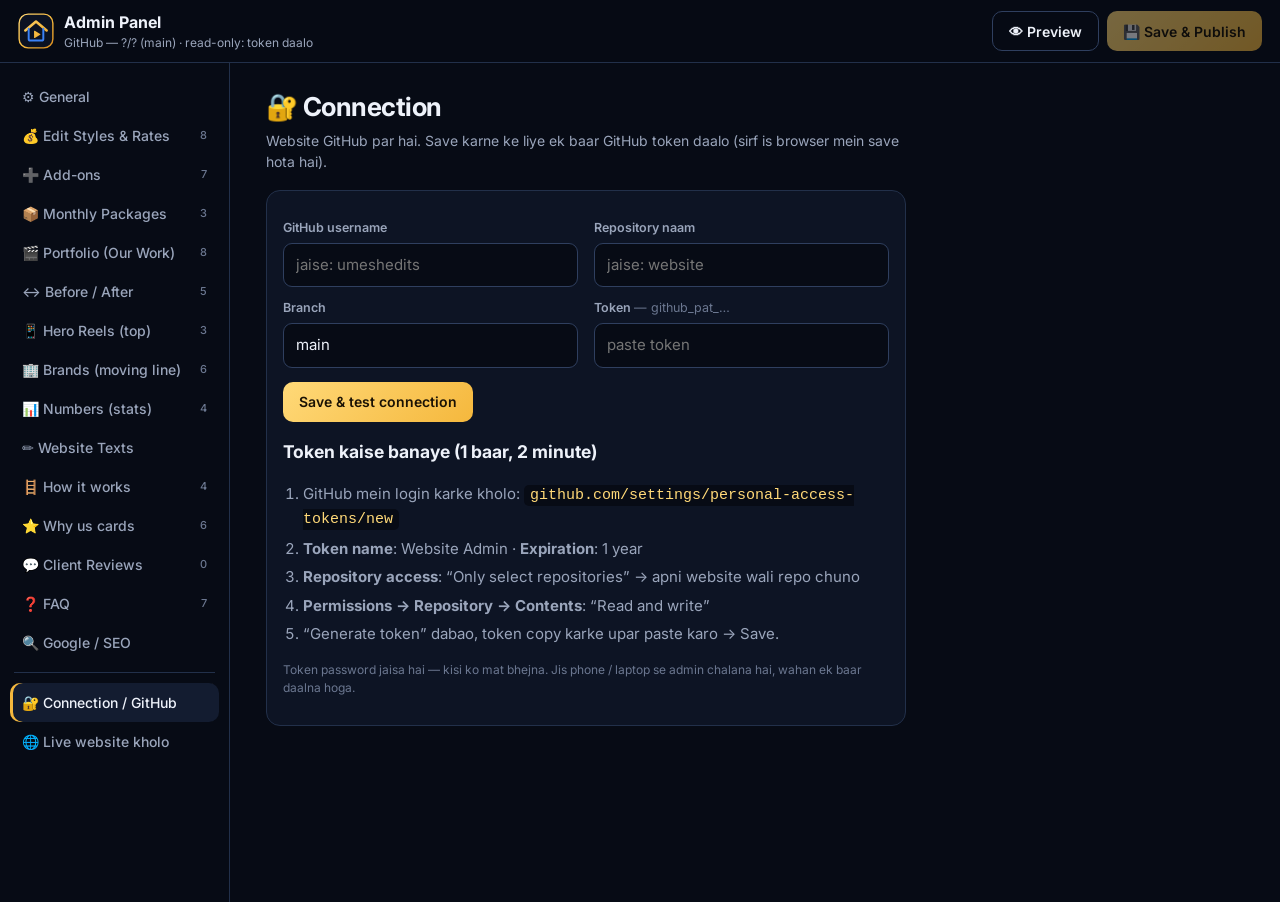
==== admin.html @ 7aca21a0 "Agency website with admin panel Co-Authored-By: Claude Opus 5.5 <noreply@anthropic.com>" ====
<!doctype html>
<html lang="en">
<head>
  <meta charset="utf-8">
  <meta name="viewport" content="width=device-width, initial-scale=1, viewport-fit=cover">
  <meta name="robots" content="noindex, nofollow">
  <title>Admin Panel — Website</title>
  <link rel="icon" href="favicon.svg" type="image/svg+xml">
  <link href="https://fonts.googleapis.com/css2?family=Inter:wght@400;500;600;700;800&display=swap" rel="stylesheet">
  <link rel="stylesheet" href="admin/admin.css">
</head>
<body>
  <header class="top">
    <div class="top__brand"><img src="assets/img/logo-mark.svg" alt="" id="topLogo"><div><b>Admin Panel</b><small id="modeLabel">Connecting…</small></div></div>
    <div class="top__actions">
      <span class="dirty" id="dirty" hidden>● Unsaved changes</span>
      <button class="b b--ghost" id="btnPreview" title="Changes ko live karne se pehle dekho">👁 Preview</button>
      <button class="b b--gold" id="btnSave" disabled>💾 Save &amp; Publish</button>
    </div>
  </header>

  <div class="layout">
    <nav class="side" id="side"></nav>
    <main class="main" id="main">
      <div class="empty">Loading…</div>
    </main>
  </div>

  <!-- media library -->
  <div class="dlg" id="libDlg" hidden>
    <div class="dlg__panel">
      <div class="dlg__head"><b>Media library</b><input id="libSearch" placeholder="Search…"><button class="b b--ghost b--sm" data-close>✕</button></div>
      <div class="lib" id="libGrid"></div>
    </div>
  </div>

  <!-- progress -->
  <div class="dlg" id="progDlg" hidden>
    <div class="dlg__panel dlg__panel--sm">
      <b id="progTitle">Saving…</b>
      <div class="prog"><span id="progBar"></span></div>
      <p id="progText"></p>
      <button class="b b--gold" id="progOk" hidden>OK</button>
    </div>
  </div>

  <div class="toast" id="toast"></div>
  <script src="admin/admin.js"></script>
</body>
</html>
---- admin/admin.css ----
:root{--bg:#070B15;--p1:#0D1424;--p2:#131C30;--line:#22304a;--line2:#2f3f5f;--t:#EEF2FA;--m:#9AA5BB;--d:#6b7790;--gold:#F5B83D;--gold2:#FFD978;--red:#EF4444;--green:#22C55E;--blue:#3B82F6}
*{box-sizing:border-box}
html,body{margin:0;background:var(--bg);color:var(--t);font:15px/1.5 Inter,system-ui,sans-serif}
button,input,select,textarea{font:inherit;color:inherit}
img,video{display:block;max-width:100%}
[hidden]{display:none!important}

.top{position:sticky;top:0;z-index:20;display:flex;align-items:center;justify-content:space-between;gap:12px;padding:10px 18px;background:rgba(7,11,21,.92);backdrop-filter:blur(12px);border-bottom:1px solid var(--line)}
.top__brand{display:flex;align-items:center;gap:10px;min-width:0}
.top__brand img{width:36px;height:36px}
.top__brand b{display:block;font-size:16px}
.top__brand small{display:block;font-size:12px;color:var(--m);white-space:nowrap;overflow:hidden;text-overflow:ellipsis}
.top__actions{display:flex;align-items:center;gap:8px}
.dirty{font-size:12px;color:var(--gold);font-weight:600}

.b{display:inline-flex;align-items:center;justify-content:center;gap:6px;height:40px;padding:0 16px;border-radius:10px;border:1px solid var(--line2);background:var(--p2);cursor:pointer;font-weight:600;font-size:14px;white-space:nowrap;transition:.2s}
.b:hover{border-color:var(--m)}
.b:disabled{opacity:.45;cursor:not-allowed}
.b--gold{background:linear-gradient(135deg,var(--gold2),var(--gold));color:#1a1204;border:0}
.b--ghost{background:transparent}
.b--red{color:#fca5a5;border-color:#7f1d1d}
.b--sm{height:32px;padding:0 10px;font-size:13px;border-radius:8px}
.b--xs{height:28px;padding:0 8px;font-size:12px;border-radius:7px}

.layout{display:grid;grid-template-columns:230px minmax(0,1fr);min-height:calc(100vh - 61px)}
.side{border-right:1px solid var(--line);padding:14px 10px;position:sticky;top:61px;height:calc(100vh - 61px);overflow:auto}
.side a{display:flex;align-items:center;gap:10px;padding:9px 12px;border-radius:10px;color:var(--m);text-decoration:none;font-size:14px;font-weight:500;cursor:pointer}
.side a:hover{background:var(--p1);color:var(--t)}
.side a.on{background:var(--p2);color:var(--t);box-shadow:inset 3px 0 0 var(--gold)}
.side a .n{margin-left:auto;font-size:11px;color:var(--d)}
.side hr{border:0;border-top:1px solid var(--line);margin:10px 4px}
.main{padding:24px clamp(14px,3vw,36px) 120px;max-width:1100px;width:100%}
.empty{padding:60px;text-align:center;color:var(--m)}

.ph{display:flex;align-items:flex-end;justify-content:space-between;gap:12px;flex-wrap:wrap;margin-bottom:18px}
.ph h1{margin:0;font-size:26px;letter-spacing:-.02em}
.ph p{margin:4px 0 0;color:var(--m);font-size:14px;max-width:640px}
.ph__btns{display:flex;gap:8px;flex-wrap:wrap}

.card{background:var(--p1);border:1px solid var(--line);border-radius:14px;margin-bottom:12px}
.card__head{display:flex;align-items:center;gap:10px;padding:10px 12px;cursor:pointer;user-select:none}
.card__thumb{width:40px;height:52px;border-radius:7px;object-fit:cover;background:#000;flex:none}
.card__title{flex:1;min-width:0}
.card__title b{display:block;white-space:nowrap;overflow:hidden;text-overflow:ellipsis}
.card__title small{color:var(--m);font-size:12px}
.card__tools{display:flex;gap:4px;flex:none}
.card__body{padding:4px 14px 16px;border-top:1px solid var(--line);display:none}
.card.open .card__body{display:block}
.chev{transition:transform .2s;color:var(--m);font-size:12px}
.card.open .chev{transform:rotate(90deg)}
.solo{padding:16px}

.grid{display:grid;grid-template-columns:repeat(2,1fr);gap:12px 16px;margin-top:12px}
.f{display:flex;flex-direction:column;gap:5px;min-width:0}
.f--full{grid-column:1/-1}
.f>span{font-size:12.5px;font-weight:600;color:var(--m)}
.f>span em{font-style:normal;font-weight:400;color:var(--d)}
.f input,.f select,.f textarea{width:100%;padding:10px 12px;border-radius:9px;border:1px solid var(--line2);background:var(--bg);outline:none;font-size:15px}
.f textarea{resize:vertical;min-height:70px}
.f input:focus,.f select:focus,.f textarea:focus{border-color:var(--gold);box-shadow:0 0 0 3px rgba(245,184,61,.15)}
.f--check{flex-direction:row;align-items:center;gap:10px}
.f--check input{width:20px;height:20px;accent-color:var(--gold)}
.f input.bad{border-color:var(--red)}

.media{display:flex;gap:12px;align-items:flex-start;padding:10px;border:1px dashed var(--line2);border-radius:10px;background:var(--bg)}
.media__prev{width:92px;flex:none;aspect-ratio:9/16;border-radius:8px;overflow:hidden;background:#000;display:grid;place-items:center;color:var(--d);font-size:11px;text-align:center}
.media__prev.img{aspect-ratio:auto;min-height:60px;background:repeating-conic-gradient(#1a2338 0 25%,#111a2b 0 50%) 0 0/16px 16px}
.media__prev img,.media__prev video{width:100%;height:100%;object-fit:cover}
.media__prev.img img{object-fit:contain;max-height:120px}
.media__ctl{flex:1;min-width:0;display:flex;flex-direction:column;gap:8px}
.media__ctl input{font-size:13px!important;color:var(--m)}
.media__btns{display:flex;flex-wrap:wrap;gap:6px}
.media__note{font-size:12px;color:var(--d)}
.media__note.warn{color:var(--gold)}
.pend{display:inline-block;font-size:11px;font-weight:700;color:#1a1204;background:var(--gold);padding:1px 7px;border-radius:6px}

.price-row{display:flex;align-items:center;gap:8px}
.price-row input{font-weight:700;font-size:17px!important}
.tgroup{margin:22px 0 8px;font-size:12px;letter-spacing:.14em;text-transform:uppercase;color:var(--gold);font-weight:700}

.dlg{position:fixed;inset:0;z-index:50;display:grid;place-items:center;padding:16px;background:rgba(0,0,0,.7);backdrop-filter:blur(6px)}
.dlg__panel{width:min(980px,100%);max-height:88vh;display:flex;flex-direction:column;background:var(--p1);border:1px solid var(--line2);border-radius:16px;overflow:hidden}
.dlg__panel--sm{width:min(440px,100%);padding:22px;gap:12px;text-align:center}
.dlg__head{display:flex;align-items:center;gap:10px;padding:12px 14px;border-bottom:1px solid var(--line)}
.dlg__head input{flex:1;padding:8px 12px;border-radius:9px;border:1px solid var(--line2);background:var(--bg)}
.lib{padding:14px;overflow:auto;display:grid;grid-template-columns:repeat(auto-fill,minmax(120px,1fr));gap:10px}
.lib button{display:flex;flex-direction:column;gap:6px;padding:6px;border-radius:10px;border:1px solid var(--line);background:var(--bg);cursor:pointer;text-align:left}
.lib button:hover{border-color:var(--gold)}
.lib .th{aspect-ratio:9/12;border-radius:6px;overflow:hidden;background:#000;display:grid;place-items:center;color:var(--d);font-size:11px}
.lib .th img,.lib .th video{width:100%;height:100%;object-fit:cover}
.lib small{font-size:11px;color:var(--m);word-break:break-all;line-height:1.3}
.prog{height:8px;border-radius:8px;background:var(--bg);overflow:hidden}
.prog span{display:block;height:100%;width:0;background:linear-gradient(90deg,var(--gold2),var(--gold));transition:width .3s}
#progText{margin:0;color:var(--m);font-size:14px;white-space:pre-line}

.setup{max-width:640px}
.setup ol{color:var(--m);padding-left:20px}
.setup li{margin:6px 0}
.setup code{background:var(--bg);padding:2px 6px;border-radius:5px;color:var(--gold2)}
.ok{color:var(--green)}.err{color:#fca5a5}
.hint{font-size:13px;color:var(--m);background:rgba(59,130,246,.08);border:1px solid rgba(59,130,246,.3);padding:10px 12px;border-radius:10px;margin-bottom:14px}

.toast{position:fixed;left:50%;bottom:20px;z-index:60;transform:translate(-50%,140px);background:#fff;color:#0b1222;font-weight:600;padding:12px 18px;border-radius:12px;box-shadow:0 10px 30px rgba(0,0,0,.5);transition:transform .35s;max-width:calc(100% - 24px);text-align:center}
.toast.on{transform:translate(-50%,0)}

@media (max-width:820px){
  .layout{grid-template-columns:minmax(0,1fr)}
  .side{position:sticky;top:61px;z-index:10;height:auto;display:flex;gap:4px;overflow-x:auto;padding:8px 10px;border-right:0;border-bottom:1px solid var(--line);background:var(--bg);scrollbar-width:none}
  .side::-webkit-scrollbar{display:none}
  .side a{flex:none;padding:7px 12px;font-size:13px;white-space:nowrap}
  .side a .n,.side hr{display:none}
  .side a.on{box-shadow:inset 0 -2px 0 var(--gold)}
  .grid{grid-template-columns:1fr}
  .top{padding:8px 10px}
  .top__brand small{max-width:150px}
  .dirty{display:none}
  .b{padding:0 12px}
  #btnPreview{width:40px;padding:0;font-size:0}
  #btnPreview::before{content:"👁";font-size:16px}
  .main{padding-bottom:140px}
}
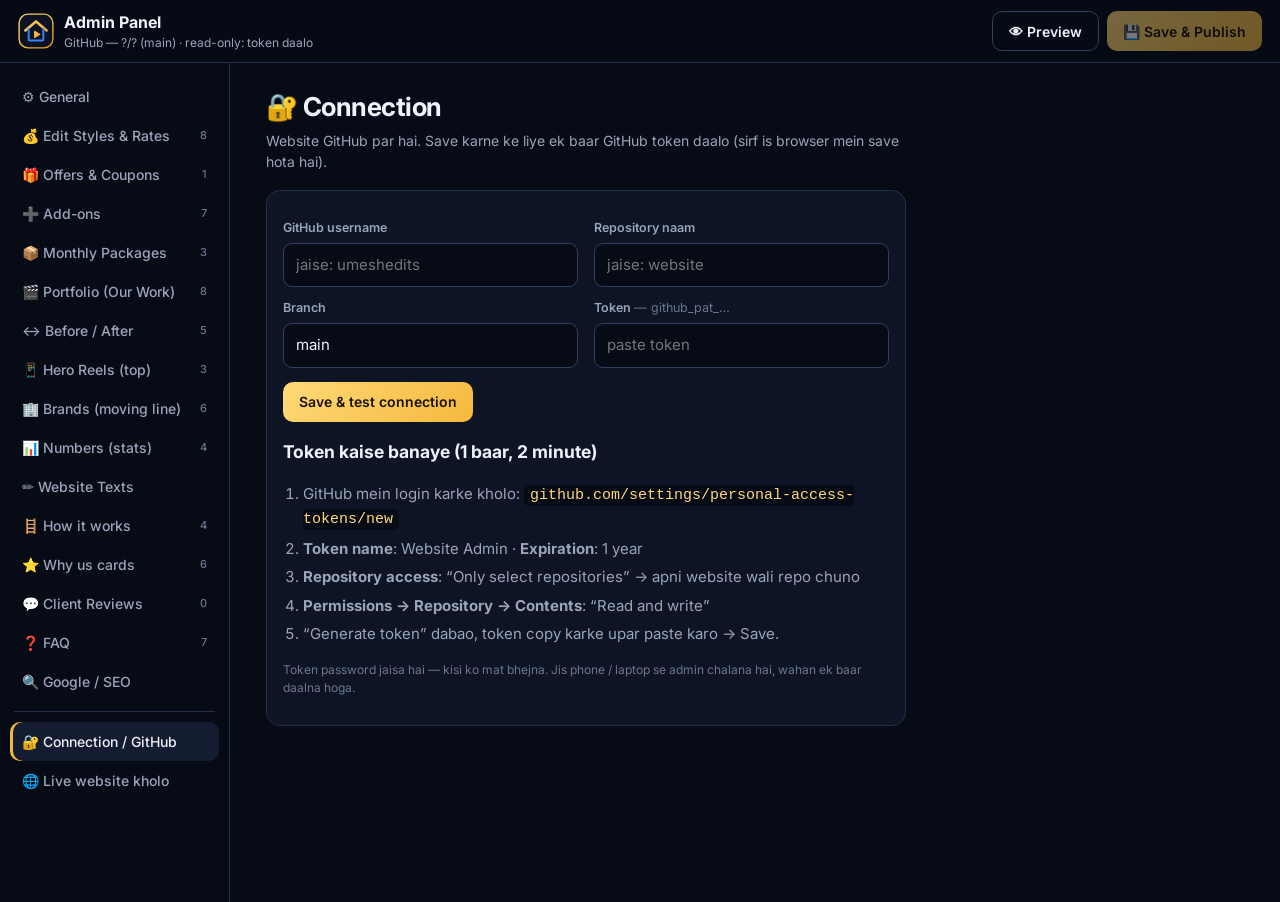
==== commit a9c3ca05: "Diwali offer popup with themed designs, hashed coupon codes, admin Offers & Coupons; mobile hero pho" ====
--- a/admin.html
+++ b/admin.html
@@ -6,7 +6,8 @@
   <meta name="robots" content="noindex, nofollow">
   <title>Admin Panel — Website</title>
   <link rel="icon" href="favicon.svg" type="image/svg+xml">
-  <link href="https://fonts.googleapis.com/css2?family=Inter:wght@400;500;600;700;800&display=swap" rel="stylesheet">
+  <link href="https://fonts.googleapis.com/css2?family=Bricolage+Grotesque:opsz,wght@12..96,800&family=Inter:wght@400;500;600;700;800&display=swap" rel="stylesheet">
+  <link rel="stylesheet" href="css/offers.css">
   <link rel="stylesheet" href="admin/admin.css">
 </head>
 <body>
@@ -45,6 +46,7 @@
   </div>
 
   <div class="toast" id="toast"></div>
+  <script src="js/offers.js"></script>
   <script src="admin/admin.js"></script>
 </body>
 </html>
--- a/css/offers.css
+++ b/css/offers.css
@@ -0,0 +1,77 @@
+/* ===== Festive offer popup (themed via CSS vars from OfferKit) ===== */
+.offer{position:fixed;inset:0;z-index:170;display:grid;place-items:center;padding:16px;pointer-events:none}
+.offer.is-open{pointer-events:auto}
+.offer__backdrop{position:absolute;inset:0;background:rgba(2,4,10,.72);backdrop-filter:blur(8px);opacity:0;transition:opacity .45s}
+.offer.is-open .offer__backdrop{opacity:1}
+.offer__card{position:relative;width:min(420px,100%);max-height:calc(100svh - 32px);overflow:auto;overscroll-behavior:contain;scrollbar-width:none;
+  padding:30px 26px 22px;border-radius:30px;text-align:center;color:#fff;isolation:isolate;
+  background:radial-gradient(120% 80% at 50% 0%,color-mix(in srgb,var(--o-glow) 45%,transparent),transparent 60%),linear-gradient(170deg,var(--o-bg1),var(--o-bg2));
+  border:1px solid color-mix(in srgb,var(--o-ac) 45%,transparent);
+  box-shadow:0 40px 120px -20px color-mix(in srgb,var(--o-glow) 55%,transparent),inset 0 1px 0 rgba(255,255,255,.12);
+  opacity:0;transform:translateY(40px) scale(.9);transition:opacity .5s cubic-bezier(.22,1,.36,1),transform .6s cubic-bezier(.34,1.56,.64,1)}
+.offer__card::-webkit-scrollbar{display:none}
+.offer.is-open .offer__card{opacity:1;transform:none}
+.offer__fx{position:absolute;inset:0;width:100%;height:100%;z-index:-1;pointer-events:none}
+.offer__rays{position:absolute;left:50%;top:-30%;width:160%;aspect-ratio:1;translate:-50% 0;z-index:-2;opacity:.18;pointer-events:none;
+  background:repeating-conic-gradient(from 0deg,var(--o-ac) 0 6deg,transparent 6deg 18deg);mask:radial-gradient(circle,#000 10%,transparent 60%);-webkit-mask:radial-gradient(circle,#000 10%,transparent 60%);
+  animation:offerSpin 40s linear infinite}
+@keyframes offerSpin{to{rotate:360deg}}
+.offer__x{position:absolute;top:12px;right:12px;width:36px;height:36px;border-radius:50%;border:1px solid rgba(255,255,255,.25);background:rgba(0,0,0,.25);color:#fff;font-size:22px;line-height:1;cursor:pointer}
+.offer__emojis{display:flex;justify-content:center;gap:14px;font-size:40px;margin-bottom:6px}
+.offer__emojis span{display:inline-block;animation:offerBob 2.2s ease-in-out infinite;filter:drop-shadow(0 6px 14px color-mix(in srgb,var(--o-glow) 70%,transparent))}
+.offer__emojis span:nth-child(2){font-size:52px;margin-top:-8px}
+@keyframes offerBob{50%{translate:0 -8px;rotate:-6deg}}
+.offer__name{font-size:12px;font-weight:800;letter-spacing:.28em;text-transform:uppercase;color:var(--o-ac);margin:6px 0 4px}
+.offer__big{font-family:"Bricolage Grotesque",system-ui,sans-serif;font-weight:800;font-size:clamp(54px,15vw,76px);line-height:1;letter-spacing:-.04em}
+.offer__big span{background:linear-gradient(100deg,var(--o-ac) 20%,#fff 45%,var(--o-ac2) 70%);background-size:200% 100%;-webkit-background-clip:text;background-clip:text;color:transparent;animation:offerShine 3s linear infinite}
+@keyframes offerShine{to{background-position:-200% 0}}
+.offer__head{font-size:17px;font-weight:700;margin:10px 0 4px;line-height:1.35}
+.offer__sub{font-size:14px;opacity:.8;margin:0 0 4px}
+.offer__code{display:flex;align-items:center;justify-content:space-between;gap:10px;margin:18px 0 12px;padding:10px 10px 10px 16px;border-radius:16px;border:2px dashed color-mix(in srgb,var(--o-ac) 70%,transparent);background:rgba(0,0,0,.28);text-align:left}
+.offer__code small{display:block;font-size:10px;letter-spacing:.18em;text-transform:uppercase;opacity:.7}
+.offer__code b{font-family:ui-monospace,Consolas,monospace;font-size:22px;letter-spacing:.12em;color:var(--o-ac)}
+.offer__code button{flex:none;height:40px;padding:0 16px;border-radius:12px;border:0;background:#fff;color:#111;font-weight:800;cursor:pointer;transition:transform .2s}
+.offer__code button:active{transform:scale(.95)}
+.offer__code button.is-done{background:#22c55e;color:#fff}
+.offer__timer{font-size:13px;opacity:.9;margin-bottom:14px}
+.offer__timer b{font-family:ui-monospace,Consolas,monospace;color:var(--o-ac);font-size:14px}
+.offer__claim{width:100%;height:56px;border:0;border-radius:999px;cursor:pointer;font-weight:800;font-size:17px;color:#1a1204;position:relative;overflow:hidden;
+  background:linear-gradient(135deg,#fff 0%,var(--o-ac) 40%,var(--o-ac2) 100%);box-shadow:0 14px 40px -10px var(--o-glow);animation:offerPulse 2s ease-in-out infinite}
+.offer__claim::after{content:"";position:absolute;inset:0;background:linear-gradient(110deg,transparent 30%,rgba(255,255,255,.7) 50%,transparent 70%);transform:translateX(-120%);animation:offerSweep 2.6s ease-in-out infinite}
+@keyframes offerSweep{60%,100%{transform:translateX(120%)}}
+@keyframes offerPulse{50%{transform:scale(1.03)}}
+.offer__later{margin-top:10px;background:none;border:0;color:#fff;opacity:.6;font-size:13px;cursor:pointer;text-decoration:underline}
+.offer--inline{position:relative;inset:auto;padding:0;z-index:auto;pointer-events:auto}
+.offer--inline .offer__card{opacity:1;transform:none;max-height:none;width:100%}
+
+/* reopen tab + claimed pill */
+.offer-tab{position:fixed;left:16px;bottom:20px;z-index:84;display:flex;align-items:center;gap:8px;height:48px;padding:0 16px 0 12px;border-radius:999px;border:1px solid color-mix(in srgb,var(--o-ac) 60%,transparent);cursor:pointer;
+  color:#fff;font-weight:800;font-size:14px;background:linear-gradient(135deg,var(--o-bg1),var(--o-bg2));box-shadow:0 12px 30px -8px var(--o-glow);animation:offerBob 3s ease-in-out infinite;max-width:calc(100% - 110px)}
+.offer-tab em{font-style:normal;font-size:22px}
+.offer-tab span{white-space:nowrap;overflow:hidden;text-overflow:ellipsis}
+.offer-tab.is-claimed{animation:none;cursor:default}
+.offer-tab small{display:block;font-size:10.5px;font-weight:600;opacity:.75;letter-spacing:.04em}
+
+/* discounted prices */
+.scard__price s,.om__strike{opacity:.6;font-size:15px;margin-left:8px;font-weight:600}
+.scard__price .off,.price-off{display:inline-block;margin-left:8px;padding:3px 8px;border-radius:8px;font-size:12px;font-weight:800;vertical-align:middle;background:var(--o-ac,#22c55e);color:#1a1204}
+.scard.has-offer{border-color:color-mix(in srgb,var(--o-ac,#F5B83D) 55%,transparent)}
+.scard__ribbon{position:absolute;right:12px;bottom:14px;z-index:2;padding:5px 10px;border-radius:9px;font-size:11px;font-weight:800;letter-spacing:.06em;text-transform:uppercase;background:linear-gradient(135deg,var(--o-ac),var(--o-ac2));color:#1a1204}
+
+/* coupon row in order form */
+.coupon{display:grid;gap:6px}
+.coupon__row{display:flex;gap:8px}
+.coupon__row input{flex:1;text-transform:uppercase;letter-spacing:.08em;font-weight:700}
+.coupon__row button{flex:none;padding:0 18px;border-radius:14px;border:1px solid var(--line2);background:var(--card2);color:var(--text);font-weight:700;cursor:pointer}
+.coupon__msg{font-size:13px;font-weight:600;min-height:18px}
+.coupon__msg.ok{color:#4ade80}.coupon__msg.err{color:#f87171}
+.coupon.is-locked input{opacity:.85;border-style:dashed;border-color:#4ade80}
+.om__total{flex-wrap:wrap;gap:4px 10px}
+.om__total .om__save{flex-basis:100%;font-size:12.5px;color:#4ade80;font-weight:700}
+
+@media (max-width:640px){
+  .offer{place-items:end center;padding:0}
+  .offer__card{width:100%;border-radius:28px 28px 0 0;padding:26px 20px calc(18px + env(safe-area-inset-bottom));max-height:94svh}
+  .offer__emojis{font-size:34px}.offer__emojis span:nth-child(2){font-size:44px}
+  .offer-tab{left:12px;bottom:14px;height:46px;font-size:13px}
+}
--- a/admin/admin.css
+++ b/admin/admin.css
@@ -119,3 +119,7 @@
   #btnPreview::before{content:"👁";font-size:16px}
   .main{padding-bottom:140px}
 }
+
+.opv{max-width:400px;margin:6px auto 0;width:100%}
+.f input[type=color]{width:52px;height:42px;padding:3px;flex:none}
+.f input[type=date]{color-scheme:dark}
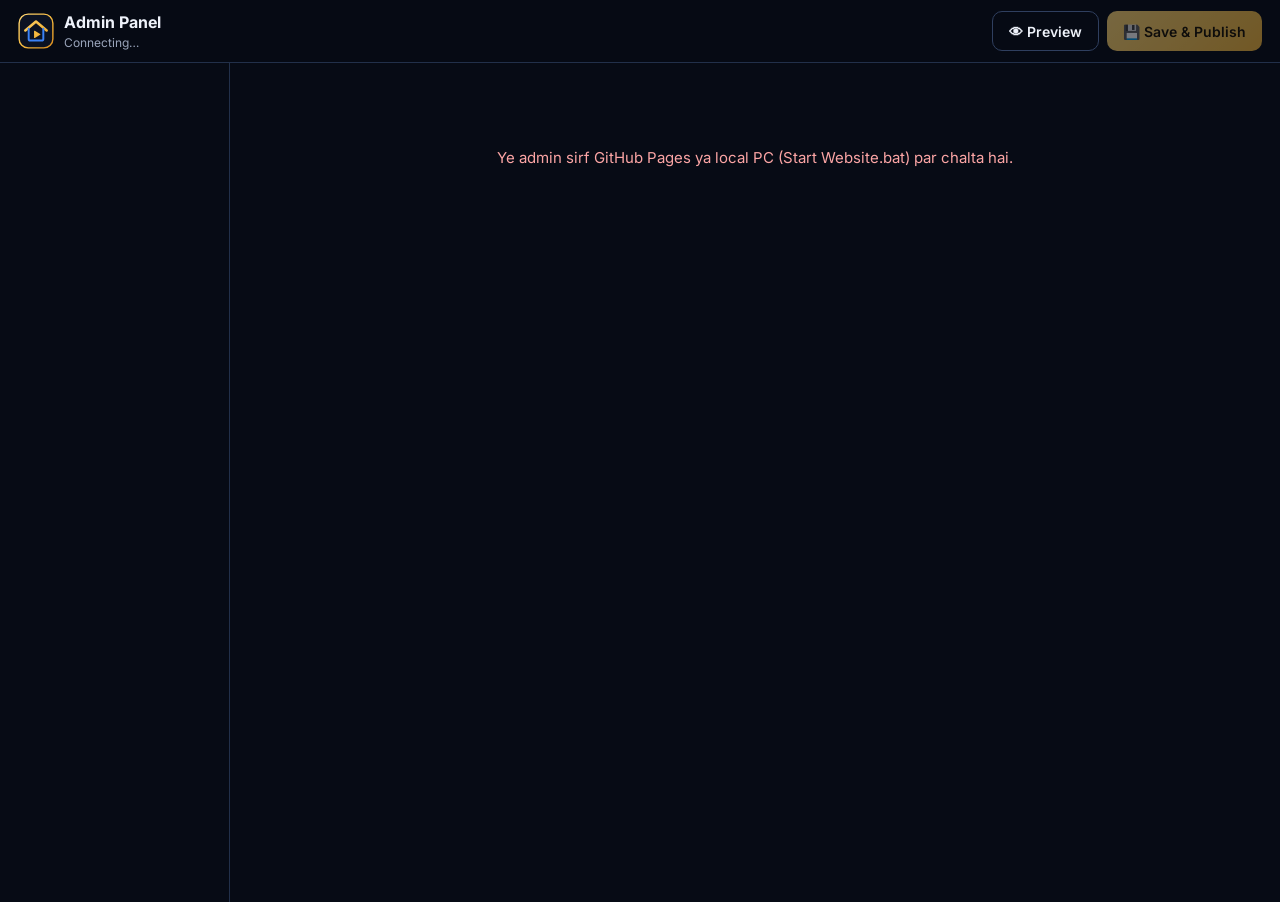
==== commit 081054c2: "Admin login: username/password gate, GitHub token stored AES-encrypted in admin/vault.json Co-Author" ====
--- a/admin.html
+++ b/admin.html
@@ -10,7 +10,7 @@
   <link rel="stylesheet" href="css/offers.css">
   <link rel="stylesheet" href="admin/admin.css">
 </head>
-<body>
+<body class="locked">
   <header class="top">
     <div class="top__brand"><img src="assets/img/logo-mark.svg" alt="" id="topLogo"><div><b>Admin Panel</b><small id="modeLabel">Connecting…</small></div></div>
     <div class="top__actions">
@@ -47,6 +47,7 @@
 
   <div class="toast" id="toast"></div>
   <script src="js/offers.js"></script>
+  <script src="admin/gate.js"></script>
   <script src="admin/admin.js"></script>
 </body>
 </html>
--- a/admin/admin.css
+++ b/admin/admin.css
@@ -123,3 +123,26 @@
 .opv{max-width:400px;margin:6px auto 0;width:100%}
 .f input[type=color]{width:52px;height:42px;padding:3px;flex:none}
 .f input[type=date]{color-scheme:dark}
+
+/* login gate */
+body.locked .top,body.locked .layout{display:none}
+.gate{position:fixed;inset:0;z-index:100;display:grid;place-items:center;padding:16px;overflow:auto;
+  background:radial-gradient(ellipse at 20% 0%,rgba(59,130,246,.18),transparent 55%),radial-gradient(ellipse at 90% 100%,rgba(245,184,61,.14),transparent 55%),var(--bg)}
+.gate__card{width:min(420px,100%);padding:28px 24px;border-radius:20px;background:var(--p1);border:1px solid var(--line2);box-shadow:0 30px 80px -20px rgba(0,0,0,.8)}
+.gate__logo{width:52px;height:52px;margin:0 auto 12px}
+.gate h1{margin:0;text-align:center;font-size:24px}
+.gate__sub{text-align:center;color:var(--m);font-size:14px;margin:6px 0 18px}
+.gate form{display:grid;gap:12px}
+.gate label{display:grid;gap:6px;font-size:13px;font-weight:600;color:var(--m)}
+.gate label em{font-style:normal;font-weight:400;color:var(--d)}
+.gate input:not([type=checkbox]){width:100%;padding:12px 14px;border-radius:10px;border:1px solid var(--line2);background:var(--bg);font-size:16px;outline:none}
+.gate input:focus{border-color:var(--gold);box-shadow:0 0 0 3px rgba(245,184,61,.15)}
+.gate__check{display:flex!important;align-items:center;gap:8px!important;font-weight:500!important}
+.gate__check input{width:18px;height:18px;accent-color:var(--gold)}
+.gate .b{height:48px;font-size:15px}
+.gate__err{min-height:18px;margin:0;color:#fca5a5;font-size:13px;text-align:center}
+.gate__note{margin:0;font-size:12px;color:var(--d);text-align:center}
+.gate__help{font-size:13px;color:var(--m);background:var(--bg);border:1px solid var(--line);border-radius:10px;padding:10px 12px}
+.gate__help summary{cursor:pointer;font-weight:700;color:var(--t)}
+.gate__help ol{margin:8px 0 0;padding-left:18px}.gate__help li{margin:4px 0}
+.gate__help a{color:var(--gold2)}
